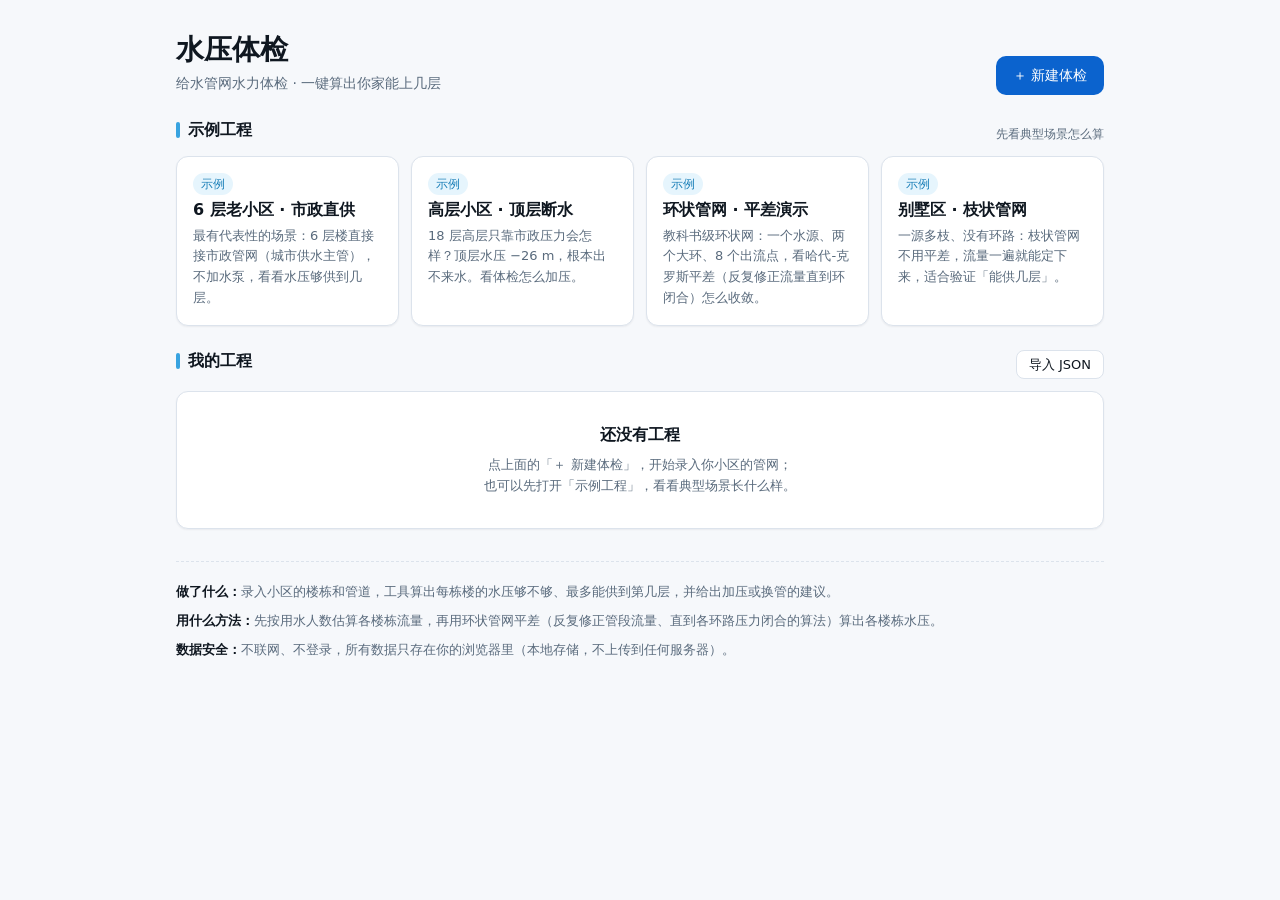
==== index.html @ 8a3090ea "水压体检 v0.5：骨架/数据编辑/校验/求解内核/管网图/体检报告" ====
<!doctype html>
<html lang="zh-CN">
<head>
<meta charset="utf-8">
<meta name="viewport" content="width=device-width, initial-scale=1, viewport-fit=cover">
<meta name="description" content="水压体检：给水管网水力体检工具。零安装、不联网，数据只存在你的浏览器。">
<meta name="theme-color" content="#0B63CE">
<title>水压体检 · 给水管网水力体检</title>
<link rel="icon" href="data:image/svg+xml,%3Csvg%20xmlns='http://www.w3.org/2000/svg'%20viewBox='0%200%20100%20100'%3E%3Ctext%20y='.9em'%20font-size='90'%3E%F0%9F%92%A7%3C/text%3E%3C/svg%3E">
<link rel="stylesheet" href="styles.css">
</head>
<body>
<div id="app"></div>

<!--
  零构建静态站点：普通 script 按依赖顺序加载，不用 type=module，
  保证双击打开（file:// 协议）时 Chrome/Edge 无 CORS 报错。
  全局命名空间：window.WC（唯一暴露的全局变量）。
  加载顺序（不可调整）：solver.js → samples.js → store.js → ui/network-map.js → app.js
-->
<script src="solver.js"></script>
<script src="samples.js"></script>
<script src="store.js"></script>
<script src="ui/network-map.js"></script>
<script src="app.js"></script>
</body>
</html>
---- styles.css ----
/* ============================================================
   水压体检 · styles.css（零构建，无预处理器）
   ------------------------------------------------------------
   设计系统：所有颜色/字号/圆角/阴影/间距都来自顶部 CSS 变量。
   间距一律用 4 的倍数；数字统一 tabular-nums。
   ============================================================ */

:root {
  /* —— 色彩 —— */
  --bg: #F6F8FB;
  --surface: #FFFFFF;
  --line: #DCE3EC;
  --ink: #0F1720;
  --muted: #5A6B7D;
  --brand: #0B63CE;
  --ok: #0E9F6E;
  --warn: #D97706;
  --danger: #DC2626;
  --water: #38A3E0;
  /* 派生浅底（从上述主色派生，仅用于悬停/标签底色） */
  --brand-weak: #EAF2FC;
  --water-weak: #E6F5FD;
  --danger-weak: #FDECEC;
  --ok-weak: #E7F6EF;

  /* —— 字号（只允许这六档） —— */
  --fs-12: 12px;
  --fs-13: 13px;
  --fs-14: 14px;
  --fs-16: 16px;
  --fs-20: 20px;
  --fs-28: 28px;

  /* —— 圆角 / 阴影 —— */
  --radius: 12px;
  --radius-s: 10px;
  --radius-xs: 8px;
  --shadow: 0 1px 2px rgba(16, 24, 40, .06);
  --shadow-lift: 0 4px 12px rgba(16, 24, 40, .10);

  /* —— 间距（4 的倍数） —— */
  --sp-1: 4px;
  --sp-2: 8px;
  --sp-3: 12px;
  --sp-4: 16px;
  --sp-5: 20px;
  --sp-6: 24px;
  --sp-7: 28px;
  --sp-8: 32px;

  /* —— 字体 —— */
  --font-ui: system-ui, -apple-system, "PingFang SC", "Hiragino Sans GB", "Microsoft YaHei", sans-serif;
}

/* ============ 基础 ============ */
*,
*::before,
*::after { box-sizing: border-box; }

html { -webkit-text-size-adjust: 100%; }

body {
  margin: 0;
  min-height: 100vh;
  background: var(--bg);
  color: var(--ink);
  font-family: var(--font-ui);
  font-size: var(--fs-14);
  line-height: 1.6;
  font-variant-numeric: tabular-nums;
  overflow-wrap: break-word;
}

h1, h2, h3, p { margin: 0; }
h1 { font-size: var(--fs-28); line-height: 1.3; font-weight: 700; }
h2 { font-size: var(--fs-20); line-height: 1.4; font-weight: 600; }
h3 { font-size: var(--fs-16); line-height: 1.4; font-weight: 600; }

a { color: var(--brand); text-decoration: none; }
a:hover { text-decoration: underline; }

button { font-family: inherit; font-size: inherit; }

:focus-visible { outline: 2px solid var(--brand); outline-offset: 2px; border-radius: var(--radius-xs); }

/* 通用小工具类 */
.u-muted { color: var(--muted); }
.u-small { font-size: var(--fs-12); }
.u-center { text-align: center; }

/* ============ 布局骨架 ============ */
.app-shell { min-height: 100vh; display: flex; flex-direction: column; }

.container {
  width: 100%;
  max-width: 960px;
  margin: 0 auto;
  padding: 0 var(--sp-4);
}

.page {
  flex: 1;
  width: 100%;
  max-width: 960px;
  margin: 0 auto;
  padding: var(--sp-5) var(--sp-4) var(--sp-8);
}

/* ============ 顶栏（工程页通用） ============ */
.topbar {
  position: sticky;
  top: 0;
  z-index: 20;
  display: flex;
  align-items: center;
  gap: var(--sp-2);
  height: 56px;
  padding: 0 var(--sp-4);
  background: var(--surface);
  border-bottom: 1px solid var(--line);
}

.topbar-back {
  flex: none;
  color: var(--muted);
  font-size: var(--fs-13);
  white-space: nowrap;
  padding: var(--sp-1) var(--sp-2);
  border-radius: var(--radius-xs);
}
.topbar-back:hover { color: var(--brand); background: var(--brand-weak); text-decoration: none; }

.topbar-title {
  flex: 1 1 auto;
  min-width: 0;
  display: flex;
  align-items: center;
  justify-content: center;
  gap: var(--sp-1);
  background: none;
  border: none;
  cursor: pointer;
  color: var(--ink);
  font-size: var(--fs-16);
  font-weight: 600;
  padding: var(--sp-1) var(--sp-2);
  border-radius: var(--radius-xs);
  white-space: nowrap;
  overflow: hidden;
  text-overflow: ellipsis;
}
.topbar-title:hover { background: var(--brand-weak); }
.topbar-title.is-static { cursor: default; font-weight: 400; color: var(--muted); }
.topbar-title.is-static:hover { background: none; }
.topbar-title-hint { font-size: var(--fs-12); color: var(--muted); font-weight: 400; flex: none; }

.topbar-side { flex: none; min-width: 0; display: flex; align-items: center; }

/* ============ 开关（专业模式占位） ============ */
.switch {
  display: inline-flex;
  align-items: center;
  gap: var(--sp-2);
  cursor: pointer;
  user-select: none;
}
.switch input { position: absolute; opacity: 0; pointer-events: none; }
.switch-track {
  flex: none;
  position: relative;
  width: 36px;
  height: 20px;
  border-radius: 999px;
  background: var(--line);
  transition: background .15s ease;
}
.switch-knob {
  position: absolute;
  top: 2px;
  left: 2px;
  width: 16px;
  height: 16px;
  border-radius: 50%;
  background: #fff;
  box-shadow: 0 1px 2px rgba(16, 24, 40, .25);
  transition: left .15s ease;
}
.switch input:checked + .switch-track { background: var(--brand); }
.switch input:checked + .switch-track .switch-knob { left: 18px; }
.switch input:focus-visible + .switch-track { outline: 2px solid var(--brand); outline-offset: 2px; }
.switch-label { font-size: var(--fs-13); color: var(--muted); white-space: nowrap; }

/* ============ 按钮 ============ */
.btn {
  display: inline-flex;
  align-items: center;
  justify-content: center;
  gap: var(--sp-1);
  border: 1px solid transparent;
  border-radius: var(--radius-s);
  padding: var(--sp-2) var(--sp-4);
  font-size: var(--fs-14);
  line-height: 1.5;
  cursor: pointer;
  white-space: nowrap;
  background: var(--surface);
  color: var(--ink);
  transition: background .12s ease, border-color .12s ease, color .12s ease;
}
.btn:active { transform: translateY(1px); }

.btn-primary { background: var(--brand); color: #fff; }
.btn-primary:hover { background: #0957B8; }

.btn-ghost { border-color: var(--line); background: var(--surface); color: var(--ink); }
.btn-ghost:hover { border-color: var(--brand); color: var(--brand); }

.btn-sm { padding: var(--sp-1) var(--sp-3); font-size: var(--fs-13); border-radius: var(--radius-xs); }

/* 列表内的小操作按钮（打开/重命名/…） */
.act {
  border: none;
  background: none;
  padding: var(--sp-1) var(--sp-2);
  border-radius: var(--radius-xs);
  font-size: var(--fs-13);
  color: var(--muted);
  cursor: pointer;
  white-space: nowrap;
}
.act:hover { background: var(--brand-weak); color: var(--brand); }
.act-danger:hover { background: var(--danger-weak); color: var(--danger); }

/* ============ 卡片 ============ */
.card {
  background: var(--surface);
  border: 1px solid var(--line);
  border-radius: var(--radius);
  box-shadow: var(--shadow);
  padding: var(--sp-4);
}

/* ============ 首页 ============ */
.home {
  flex: 1;
  width: 100%;
  max-width: 960px;
  margin: 0 auto;
  padding: 0 var(--sp-4) var(--sp-8);
}

.hero {
  display: flex;
  align-items: flex-end;
  justify-content: space-between;
  gap: var(--sp-4);
  margin: var(--sp-8) 0 var(--sp-6);
}
.hero-text h1 { color: var(--ink); }
.hero-sub { margin-top: var(--sp-1); color: var(--muted); font-size: var(--fs-14); }

.section { margin-bottom: var(--sp-6); }

.section-head {
  display: flex;
  align-items: baseline;
  justify-content: space-between;
  gap: var(--sp-3);
  margin-bottom: var(--sp-3);
  flex-wrap: wrap;
}

.section-title {
  display: flex;
  align-items: center;
  gap: var(--sp-2);
  font-size: var(--fs-16);
  font-weight: 600;
}
.section-title::before {
  content: "";
  flex: none;
  width: 4px;
  height: 16px;
  border-radius: 2px;
  background: var(--water);
}

/* —— 示例工程卡片 —— */
.sample-grid {
  display: grid;
  grid-template-columns: repeat(auto-fill, minmax(210px, 1fr));
  gap: var(--sp-3);
}
.sample-card {
  cursor: pointer;
  display: flex;
  flex-direction: column;
  gap: var(--sp-1);
  transition: border-color .12s ease, box-shadow .12s ease;
}
.sample-card:hover { border-color: var(--brand); box-shadow: var(--shadow-lift); }
.sample-card:active { transform: translateY(1px); }
.sample-card h3 { color: var(--ink); }
.sample-card p { color: var(--muted); font-size: var(--fs-13); }

/* —— 标签 —— */
.tag {
  display: inline-flex;
  align-items: center;
  align-self: flex-start;
  padding: 2px var(--sp-2);
  border-radius: 999px;
  font-size: var(--fs-12);
  line-height: 1.5;
  background: var(--brand-weak);
  color: var(--brand);
  white-space: nowrap;
}
.tag-water { background: var(--water-weak); color: #1B7FB8; }

/* —— 我的工程列表 —— */
.project-list { display: flex; flex-direction: column; gap: var(--sp-3); }

.project-item {
  display: flex;
  align-items: center;
  justify-content: space-between;
  gap: var(--sp-3);
  flex-wrap: wrap;
}
.project-info { min-width: 0; flex: 1 1 240px; }
.project-name {
  font-size: var(--fs-16);
  font-weight: 600;
  overflow: hidden;
  text-overflow: ellipsis;
  white-space: nowrap;
}
.project-meta { color: var(--muted); font-size: var(--fs-12); margin-top: var(--sp-1); }
.project-actions { display: flex; align-items: center; gap: var(--sp-1); flex-wrap: wrap; flex: none; }

/* 新建后高亮提示 */
@keyframes flash-in {
  0% { box-shadow: 0 0 0 3px rgba(11, 99, 206, .35); border-color: var(--brand); }
  100% { box-shadow: var(--shadow); border-color: var(--line); }
}
.flash { animation: flash-in 1.2s ease; }

/* —— 空状态 —— */
.empty { text-align: center; padding: var(--sp-8) var(--sp-4); }
.empty h3 { margin-bottom: var(--sp-2); }
.empty p { color: var(--muted); font-size: var(--fs-13); }

/* —— 底部三句话 —— */
.footnotes {
  margin-top: var(--sp-8);
  padding-top: var(--sp-5);
  border-top: 1px dashed var(--line);
  display: grid;
  gap: var(--sp-2);
  color: var(--muted);
  font-size: var(--fs-13);
}
.footnotes strong { color: var(--ink); font-weight: 600; }

/* ============ 占位页（工程页/示例页通用） ============ */
.placeholder-hero { text-align: center; padding: var(--sp-7) var(--sp-4); }
.placeholder-hero .tag { margin-bottom: var(--sp-3); align-self: center; }
.placeholder-hero h2 { margin-bottom: var(--sp-2); }
.placeholder-hero p { color: var(--muted); }
.placeholder-hero .project-meta { margin-top: var(--sp-2); }

.map-placeholder { margin-top: var(--sp-3); }
.map-placeholder h3 { margin-bottom: var(--sp-1); }
.map-placeholder p { color: var(--muted); font-size: var(--fs-13); }
.map-placeholder canvas { display: none; } /* 后续轮次启用 */

.notfound-actions { margin-top: var(--sp-4); display: flex; justify-content: center; }

/* ============ 自检页（tests.html） ============ */
.test-row { display: flex; align-items: center; justify-content: space-between; gap: var(--sp-3); }
.test-row.pass { border-left: 3px solid var(--ok); }
.test-row.fail { border-left: 3px solid var(--danger); }
.test-note { color: var(--muted); font-size: var(--fs-12); text-align: right; }

/* ============ 响应式（≤768px 单列） ============ */
@media (max-width: 768px) {
  .hero {
    flex-direction: column;
    align-items: stretch;
    margin: var(--sp-6) 0 var(--sp-5);
  }
  .hero .btn { width: 100%; }

  .sample-grid { grid-template-columns: 1fr; }

  .project-item { align-items: flex-start; }
  .project-info { flex: 1 1 100%; }
  .project-actions { width: 100%; justify-content: flex-start; }

  .topbar { padding: 0 var(--sp-3); gap: var(--sp-1); }
  .topbar-title { font-size: var(--fs-14); }
  .topbar-title-hint { display: none; }
  .switch-label { font-size: var(--fs-12); }

  .page { padding: var(--sp-4) var(--sp-3) var(--sp-7); }
  .home { padding: 0 var(--sp-3) var(--sp-8); }
}

/* ============ 编辑页（#/edit/:id） ============ */
.overview-actions { margin-top: var(--sp-3); display: flex; gap: var(--sp-3); }

.edit-tabs {
  display: flex;
  gap: var(--sp-2);
  margin: var(--sp-4) 0 var(--sp-3);
  overflow-x: auto;
  padding-bottom: 2px;
}
.edit-tab {
  flex: none;
  border: 1px solid var(--line);
  background: var(--surface);
  color: var(--muted);
  font-size: var(--fs-14);
  padding: var(--sp-2) var(--sp-4);
  border-radius: 999px;
  cursor: pointer;
  transition: color .12s ease, border-color .12s ease, background .12s ease;
}
.edit-tab:hover { color: var(--brand); border-color: var(--brand); }
.edit-tab.is-active { background: var(--brand); border-color: var(--brand); color: #fff; }

.edit-head {
  display: flex;
  align-items: baseline;
  justify-content: space-between;
  gap: var(--sp-3);
  flex-wrap: wrap;
}
.edit-sub { margin: var(--sp-1) 0 var(--sp-4); }

.save-status { font-size: var(--fs-12); color: var(--ok); white-space: nowrap; }

.form-grid {
  display: grid;
  grid-template-columns: repeat(3, 1fr);
  gap: var(--sp-3);
}
.field-label {
  display: block;
  font-size: var(--fs-13);
  font-weight: 600;
  margin-bottom: var(--sp-1);
}
.field-unit { display: block; font-size: var(--fs-12); color: var(--muted); font-weight: 400; }
.field input {
  width: 100%;
  border: 1px solid var(--line);
  border-radius: var(--radius-xs);
  padding: var(--sp-2) var(--sp-3);
  font: inherit;
  color: var(--ink);
  background: var(--surface);
}
.field input:hover { border-color: var(--brand); }
.field input:focus { border-color: var(--brand); outline: none; box-shadow: 0 0 0 3px var(--brand-weak); }
.field input.is-invalid { border-color: var(--danger); }
.field input.is-invalid:focus { box-shadow: 0 0 0 3px var(--danger-weak); }
.field-err { color: var(--danger); font-size: var(--fs-12); margin-top: var(--sp-1); min-height: 18px; }

.water-results {
  margin-top: var(--sp-4);
  display: grid;
  grid-template-columns: repeat(3, 1fr);
  gap: var(--sp-3);
}
.result-item {
  background: var(--bg);
  border: 1px solid var(--line);
  border-radius: var(--radius-s);
  padding: var(--sp-3);
}
.result-num { font-size: var(--fs-20); font-weight: 700; color: var(--brand); }
.result-unit { font-size: var(--fs-12); color: var(--muted); margin-left: var(--sp-1); }
.result-desc { font-size: var(--fs-12); color: var(--muted); margin-top: var(--sp-1); }

.water-actions {
  margin-top: var(--sp-4);
  display: flex;
  align-items: center;
  gap: var(--sp-3);
  flex-wrap: wrap;
}
.dist-note { font-size: var(--fs-13); }
.dist-note.is-warn { color: var(--warn); }
.dist-note.is-ok { color: var(--ok); }
.dist-note.is-err { color: var(--danger); }

/* 编辑页响应式（≤768px）：必须放在编辑页样式之后才能生效覆盖 */
@media (max-width: 768px) {
  .form-grid, .water-results { grid-template-columns: 1fr; }
  .edit-tabs { gap: var(--sp-1); }
  .edit-tab { padding: var(--sp-2) var(--sp-3); font-size: var(--fs-13); }
}

/* ============ 节点表 / 表格通用 ============ */
.grid-tools { display: flex; gap: var(--sp-2); flex-wrap: wrap; margin: var(--sp-3) 0 var(--sp-2); }
.grid-tools-bottom { margin: var(--sp-2) 0 0; }
.grid-empty {
  margin: var(--sp-3) 0 var(--sp-2);
  padding: var(--sp-6) var(--sp-4);
  border: 1px dashed var(--line);
  border-radius: var(--radius-s);
  text-align: center;
  color: var(--muted);
  font-size: var(--fs-13);
}
.grid-wrap {
  overflow: auto;                /* 窄屏横向滚动 */
  max-height: 62vh;
  border: 1px solid var(--line);
  border-radius: var(--radius-s);
  background: var(--surface);
}
.grid-table { border-collapse: separate; border-spacing: 0; width: 100%; min-width: max-content; font-size: var(--fs-13); }
.grid-table th {
  position: sticky;              /* 表头吸顶 */
  top: 0;
  z-index: 2;
  background: var(--bg);
  color: var(--muted);
  font-weight: 600;
  font-size: var(--fs-12);
  text-align: left;
  padding: var(--sp-2);
  border-bottom: 1px solid var(--line);
  white-space: nowrap;
}
.grid-table td { padding: 2px var(--sp-2); border-bottom: 1px solid var(--line); white-space: nowrap; }
.grid-table tr:last-child td { border-bottom: none; }
.grid-table th.num, .grid-table td.num { text-align: right; }
.grid-table input, .grid-table select {
  border: 1px solid transparent;
  background: transparent;
  border-radius: var(--radius-xs);
  padding: var(--sp-1) var(--sp-2);
  font: inherit;
  font-size: var(--fs-13);
  color: var(--ink);
  width: 100%;                   /* 收紧列宽，避免默认 ~150px 撑宽表格 */
  min-width: 72px;
}
.grid-table input[type="text"] { min-width: 56px; }
.grid-table td.num input { text-align: right; }
.grid-table input:hover { border-color: var(--line); }
.grid-table input:focus { border-color: var(--brand); outline: none; background: var(--surface); box-shadow: 0 0 0 2px var(--brand-weak); }
.grid-table input:disabled { opacity: .35; }
.grid-table select { cursor: pointer; }
.grid-table .switch { position: relative; } /* 给隐藏 checkbox 提供定位祖先，防止绝对定位逃出滚动容器 */
.grid-table .switch-track { width: 28px; height: 16px; }
.grid-table .switch-knob { width: 12px; height: 12px; }
.grid-table .switch input:checked + .switch-track .switch-knob { left: 14px; }
.row-del {
  border: none;
  background: none;
  color: var(--muted);
  cursor: pointer;
  padding: var(--sp-1) var(--sp-2);
  border-radius: var(--radius-xs);
  font-size: var(--fs-13);
}
.row-del:hover { background: var(--danger-weak); color: var(--danger); }

/* ============ 浮动提示（Toast） ============ */
.wc-toast {
  position: fixed;
  left: 50%;
  bottom: var(--sp-6);
  transform: translateX(-50%) translateY(8px);
  background: var(--ink);
  color: #fff;
  font-size: var(--fs-13);
  padding: var(--sp-2) var(--sp-4);
  border-radius: 999px;
  opacity: 0;
  pointer-events: none;
  transition: opacity .2s ease, transform .2s ease;
  z-index: 200;
  white-space: nowrap;
}
.wc-toast.is-show { opacity: 1; transform: translateX(-50%) translateY(0); }

/* ============ 弹层（CSV 粘贴等） ============ */
.modal-mask {
  position: fixed;
  inset: 0;
  background: rgba(15, 23, 32, .42);
  display: flex;
  align-items: center;
  justify-content: center;
  padding: var(--sp-4);
  z-index: 150;
}
.modal { width: 100%; max-width: 600px; max-height: 85vh; overflow: auto; }
.modal h3 { margin-bottom: var(--sp-2); }
.modal textarea {
  width: 100%;
  min-height: 150px;
  margin-top: var(--sp-3);
  border: 1px solid var(--line);
  border-radius: var(--radius-xs);
  padding: var(--sp-2) var(--sp-3);
  font: 12px/1.6 ui-monospace, Consolas, "Courier New", monospace;
  color: var(--ink);
  resize: vertical;
}
.modal textarea:focus { border-color: var(--brand); outline: none; box-shadow: 0 0 0 3px var(--brand-weak); }
.modal-result { margin-top: var(--sp-3); font-size: var(--fs-13); display: grid; gap: var(--sp-1); }
.modal-result .ok { color: var(--ok); }
.modal-result .bad { color: var(--danger); }
.modal-actions { margin-top: var(--sp-4); display: flex; justify-content: flex-end; gap: var(--sp-2); }

/* ============ 管段小结 / 表内行内错误 / 校核参数块 ============ */
.pipe-summary { margin: var(--sp-2) 0 0; }
.grid-table .cell-err { display: none; color: var(--danger); font-size: var(--fs-12); padding-top: 2px; }
.grid-table select.is-invalid { border-color: var(--danger); background: var(--danger-weak); }
.edit-block { margin-top: var(--sp-5); font-size: var(--fs-16); font-weight: 600; }

/* ============ 校验状态条 + 问题列表 ============ */
.v-bar { margin: 0 0 var(--sp-3); }
.v-status {
  display: flex;
  align-items: center;
  gap: var(--sp-2);
  width: 100%;
  text-align: left;
  border-radius: var(--radius-s);
  padding: var(--sp-2) var(--sp-3);
  font: inherit;
  font-size: var(--fs-14);
  cursor: pointer;
  border: 1px solid transparent;
  background: var(--surface);
  transition: background .12s ease;
}
.v-status .v-dot { flex: none; width: 8px; height: 8px; border-radius: 50%; background: currentColor; }
.v-status .v-caret { margin-left: auto; flex: none; font-size: var(--fs-12); white-space: nowrap; }
.v-status.is-ok { color: var(--ok); background: var(--ok-weak); border-color: #BCE5D2; cursor: default; }
.v-status.is-bad { color: var(--danger); background: var(--danger-weak); border-color: #F3C1C1; }
.v-status.is-bad:hover { background: #FBE0E0; }

.v-list {
  margin-top: var(--sp-2);
  border: 1px solid var(--line);
  border-radius: var(--radius-s);
  background: var(--surface);
  padding: var(--sp-2);
  display: grid;
  gap: var(--sp-1);
  max-height: 280px;    /* 可收起/限高，不占满屏幕 */
  overflow: auto;
}
.v-item { display: flex; align-items: flex-start; gap: var(--sp-2); font-size: var(--fs-13); min-width: 0; }
.v-rule { flex: none; color: var(--danger); font-weight: 600; }
.v-text { flex: 1 1 auto; min-width: 0; overflow-wrap: break-word; }
.v-locate {
  flex: none;
  border: none;
  background: none;
  color: var(--brand);
  font-size: var(--fs-13);
  cursor: pointer;
  padding: var(--sp-1) var(--sp-2);
  border-radius: var(--radius-xs);
}
.v-locate:hover { background: var(--brand-weak); }

/* 定位后行闪烁高亮（1.5 秒） */
@keyframes row-flash-anim {
  0%, 100% { background: transparent; }
  25%, 75% { background: #FDEBD3; }
}
.grid-table tr.row-flash { animation: row-flash-anim 1.5s ease; }
.grid-table tr.row-flash td { border-bottom-color: var(--warn); }

/* ============ 工具条状态（未计算/已计算）+ 存储横幅 + 内联改名 ============ */
.save-status.is-todo { color: var(--warn); font-weight: 600; }
.save-status.is-todo::before { content: '●'; font-size: 9px; margin-right: 4px; vertical-align: 1px; }
.save-status.is-done { color: var(--ok); font-weight: 600; }
.save-status.is-done::before { content: '✓'; margin-right: 4px; font-size: 12px; }

.storage-banner {
  position: fixed;
  top: 0; left: 0; right: 0;
  display: flex;
  align-items: center;
  justify-content: center;
  gap: var(--sp-2);
  background: #FFF7E6;
  color: #92400E;
  border-bottom: 1px solid #F0D9A8;
  padding: var(--sp-2) var(--sp-4);
  font-size: var(--fs-13);
  z-index: 300;
}
.storage-banner button {
  border: none;
  background: none;
  cursor: pointer;
  font-size: var(--fs-14);
  color: inherit;
  padding: var(--sp-1) var(--sp-2);
  border-radius: var(--radius-xs);
}
.storage-banner button:hover { background: rgba(146, 64, 14, .12); }

.inline-rename {
  font: inherit;
  font-size: var(--fs-14);
  font-weight: 600;
  padding: 2px var(--sp-2);
  border: 1px solid var(--brand);
  border-radius: var(--radius-xs);
  background: var(--surface);
  min-width: 120px;
  max-width: 100%;
  color: var(--ink);
}
.inline-rename:focus { outline: none; box-shadow: 0 0 0 3px var(--brand-weak); }
.topbar-title .inline-rename { font-size: var(--fs-16); }

/* ============ 工程页 · 开始体检 / 管网图 ============ */
.calc-panel { padding: var(--sp-4); display: grid; gap: var(--sp-3); grid-template-columns: minmax(0, 1fr); }
.calc-panel > * { min-width: 0; }
.calc-actions { display: flex; align-items: center; gap: var(--sp-3); flex-wrap: wrap; }
.btn.is-disabled, .btn:disabled { opacity: .45; pointer-events: none; }

.calc-issues {
  border: 1px solid #F3C1C1;
  background: var(--danger-weak);
  border-radius: var(--radius-s);
  padding: var(--sp-3);
}
.calc-issues h3 { color: var(--danger); font-size: var(--fs-14); margin: 0 0 var(--sp-2); }
.calc-issue-line { margin: 2px 0; font-size: var(--fs-13); color: var(--ink); }
.calc-issue-line b { color: var(--danger); margin-right: 4px; }

.calc-error {
  border: 1px solid #F3C1C1;
  background: var(--danger-weak);
  color: var(--danger);
  border-radius: var(--radius-s);
  padding: var(--sp-3);
  font-size: var(--fs-13);
}

.calc-metrics { display: grid; grid-template-columns: repeat(auto-fit, minmax(150px, 1fr)); gap: var(--sp-3); }
.metric-card { border: 1px solid var(--line); border-radius: var(--radius-s); padding: var(--sp-2) var(--sp-3); background: var(--surface); }
.metric-label { font-size: var(--fs-12); color: var(--muted); }
.metric-value { font-size: var(--fs-20); font-weight: 600; margin-top: 2px; font-variant-numeric: tabular-nums; }

.map-layout { display: grid; grid-template-columns: minmax(0, 2fr) minmax(220px, 1fr); gap: var(--sp-3); align-items: start; }
.map-detail { border: 1px solid var(--line); border-radius: var(--radius-s); padding: var(--sp-3); font-size: var(--fs-13); display: grid; gap: 6px; }
.map-detail h4 { margin: 0 0 4px; font-size: var(--fs-14); }
.map-detail .k { color: var(--muted); }

.nw-container { position: relative; border: 1px solid var(--line); border-radius: var(--radius); background: #FBFDFF; overflow: hidden; }
.nw-svg { display: block; width: 100%; height: auto; }
.nw-btns { position: absolute; top: 8px; right: 8px; display: flex; gap: 6px; z-index: 5; }
.nw-btns button {
  border: 1px solid var(--line);
  background: var(--surface);
  border-radius: var(--radius-xs);
  padding: 4px 10px;
  font-size: var(--fs-12);
  cursor: pointer;
  box-shadow: 0 1px 2px rgba(16,24,40,.06);
}
.nw-btns button:hover { border-color: var(--brand); color: var(--brand); }
.nw-node { cursor: pointer; }
.nw-tooltip {
  position: absolute;
  display: none;
  pointer-events: none;
  background: var(--ink);
  color: #fff;
  font-size: var(--fs-12);
  border-radius: var(--radius-xs);
  padding: 6px 8px;
  max-width: 280px;
  z-index: 9;
  white-space: nowrap;
}
.nw-empty { padding: 60px 0; text-align: center; color: var(--muted); }

/* ==================== 体检报告 ==================== */

/* 顶部预览横幅（试算中） */
.preview-banner {
  display: flex; align-items: center; justify-content: space-between; gap: var(--sp-3);
  margin-bottom: var(--sp-3);
  padding: 10px 14px;
  border: 1px solid #F1D9A6;
  background: #FEF7E6;
  border-radius: var(--radius-s);
  font-size: var(--fs-13);
  color: var(--warn);
  font-weight: 600;
}
.preview-banner .btn { flex: none; }

/* 结论卡 */
.verdict-card {
  border: 1px solid var(--line);
  border-left: 5px solid var(--line);
  border-radius: var(--radius-s);
  padding: var(--sp-4);
  margin-bottom: var(--sp-3);
  background: var(--surface);
}
.verdict-ok { border-left-color: var(--ok); background: linear-gradient(0deg, rgba(14,159,110,.04), rgba(14,159,110,.04)), var(--surface); }
.verdict-bad { border-left-color: var(--danger); background: linear-gradient(0deg, rgba(220,38,38,.04), rgba(220,38,38,.04)), var(--surface); }
.verdict-big {
  font-size: clamp(18px, 2.6vw, 24px);
  font-weight: 700;
  line-height: 1.4;
  letter-spacing: .01em;
}
.verdict-ok .verdict-big { color: var(--ok); }
.verdict-bad .verdict-big { color: var(--danger); }

/* 诊断列表 */
.verdict-diags { list-style: none; margin: var(--sp-3) 0 0; padding: 0; display: grid; gap: 6px; }
.verdict-diags li {
  display: flex; gap: 8px; align-items: baseline;
  font-size: var(--fs-13); color: var(--ink); line-height: 1.55;
}
.verdict-diags li b {
  flex: none;
  font-size: var(--fs-12);
  color: var(--warn);
  border: 1px solid #F1D9A6;
  background: #FEF7E6;
  border-radius: var(--radius-xs);
  padding: 1px 8px;
  white-space: nowrap;
}

/* 改造方案行 */
.verdict-plans { margin-top: var(--sp-3); display: grid; gap: 8px; }
.plan-row {
  display: flex; align-items: center; justify-content: space-between; gap: var(--sp-3);
  border: 1px solid var(--line);
  border-radius: var(--radius-s);
  padding: 10px 12px;
  background: #FBFDFF;
  flex-wrap: wrap;
}
.plan-main { display: flex; align-items: baseline; gap: 10px; flex-wrap: wrap; min-width: 0; }
.plan-tag {
  flex: none; font-size: var(--fs-12); font-weight: 700; color: var(--brand);
  background: var(--brand-weak, #E8F1FB);
  border-radius: var(--radius-xs);
  padding: 2px 8px;
}
.plan-desc { font-size: var(--fs-13); color: var(--ink); }
.plan-side { display: flex; align-items: center; gap: 10px; flex-wrap: wrap; flex: none; }
.plan-meta { font-size: var(--fs-12); color: var(--muted); white-space: nowrap; }

/* 状态小标签（三色与管网图一致） */
.pill {
  display: inline-block; font-size: var(--fs-12); font-weight: 600;
  border-radius: 999px; padding: 2px 10px; white-space: nowrap;
}
.pill-ok { color: #0E9F6E; background: #E7F6EF; border: 1px solid #BCE5D2; }
.pill-warn { color: #B45309; background: #FEF3E2; border: 1px solid #F1D9A6; }
.pill-bad { color: #DC2626; background: #FDECEC; border: 1px solid #F3C1C1; }

/* 卡底免责小字 */
.verdict-note { margin: var(--sp-3) 0 0; font-size: var(--fs-12); color: var(--muted); }

/* 楼栋表 / 节点水压表 */
.report-table-wrap h4 { margin: 0 0 var(--sp-2); font-size: var(--fs-14); }
.report-table-wrap { overflow-x: auto; -webkit-overflow-scrolling: touch; }
.report-table { width: 100%; border-collapse: collapse; font-size: var(--fs-13); min-width: 420px; }
.report-table th {
  text-align: left; font-size: var(--fs-12); color: var(--muted); font-weight: 600;
  border-bottom: 2px solid var(--line); padding: 8px 12px; white-space: nowrap;
}
.report-table td { border-bottom: 1px solid var(--line); padding: 9px 12px; white-space: nowrap; }
.report-table td.cell-served { font-weight: 600; }
.report-table tbody tr { cursor: pointer; }
.report-table tbody tr:hover { background: #F4F9FE; }
.report-table tbody tr.is-hl { background: #E8F1FB; box-shadow: inset 3px 0 0 var(--brand); }
.report-table tbody tr.is-hl td.cell-served { color: var(--brand); }

/* 管网图节点与表格行互高亮 */
.nw-node.is-hl { filter: drop-shadow(0 0 5px rgba(11,99,206,.85)); }

@media (max-width: 768px) {
  .verdict-card { padding: var(--sp-3); }
  .plan-row { align-items: flex-start; }
  .plan-side { width: 100%; justify-content: flex-start; }
  .report-table { min-width: 380px; }
}

@media (max-width: 768px) {
  .map-layout { grid-template-columns: 1fr; }
}

/* 尊重系统减弱动效设置 */
@media (prefers-reduced-motion: reduce) {
  * { animation: none !important; transition: none !important; }
}
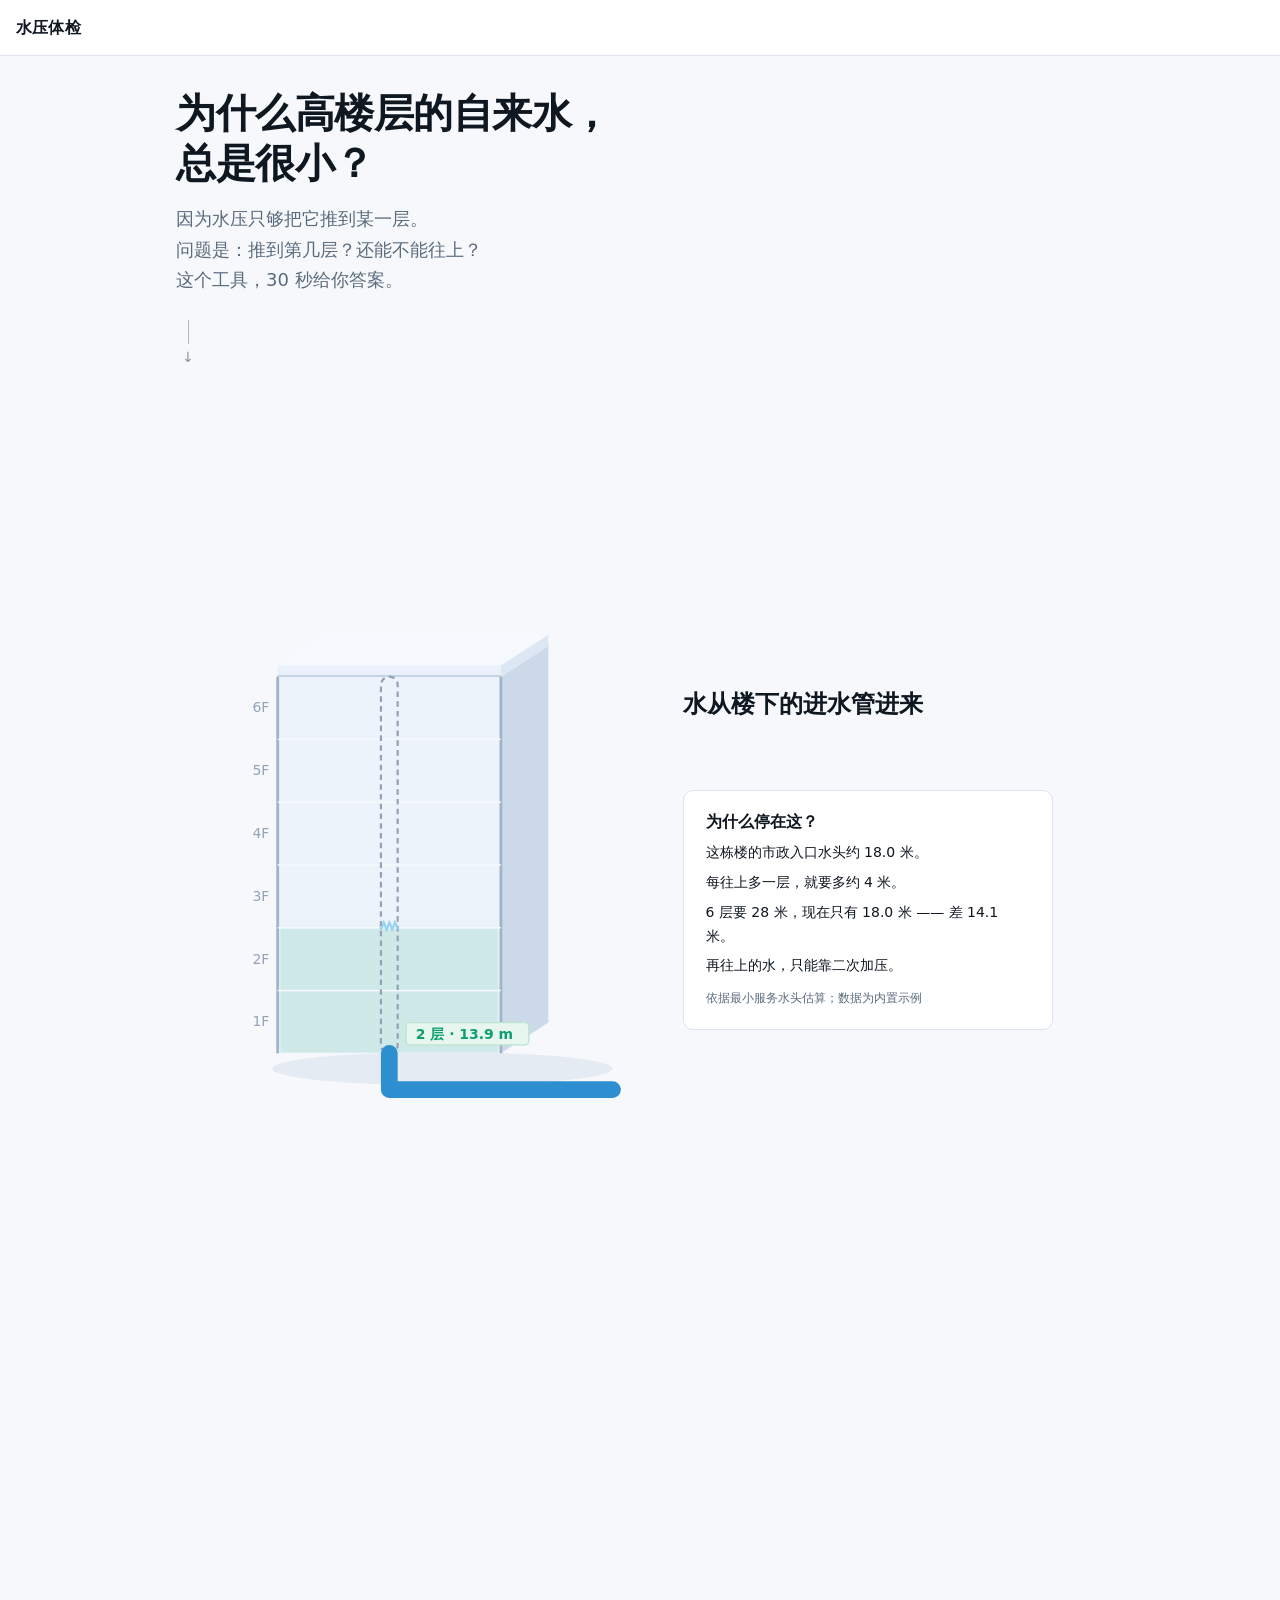
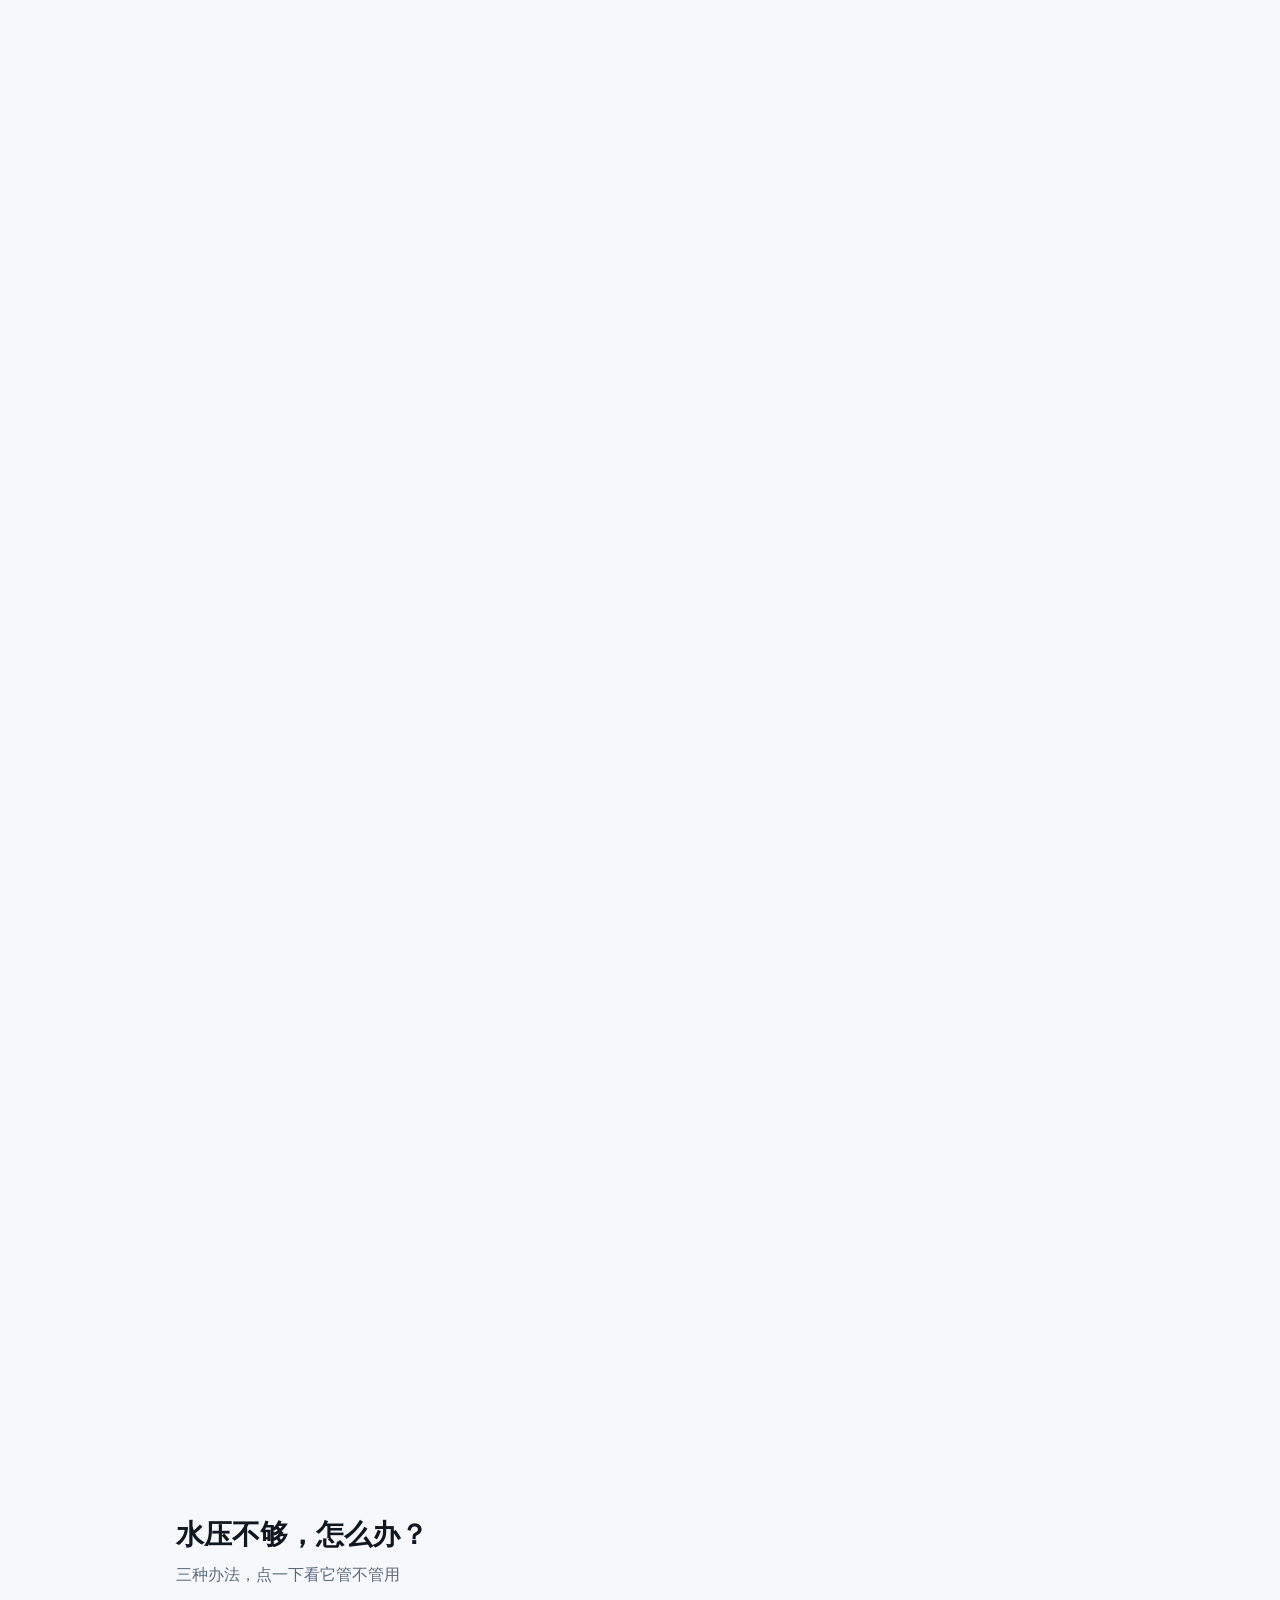
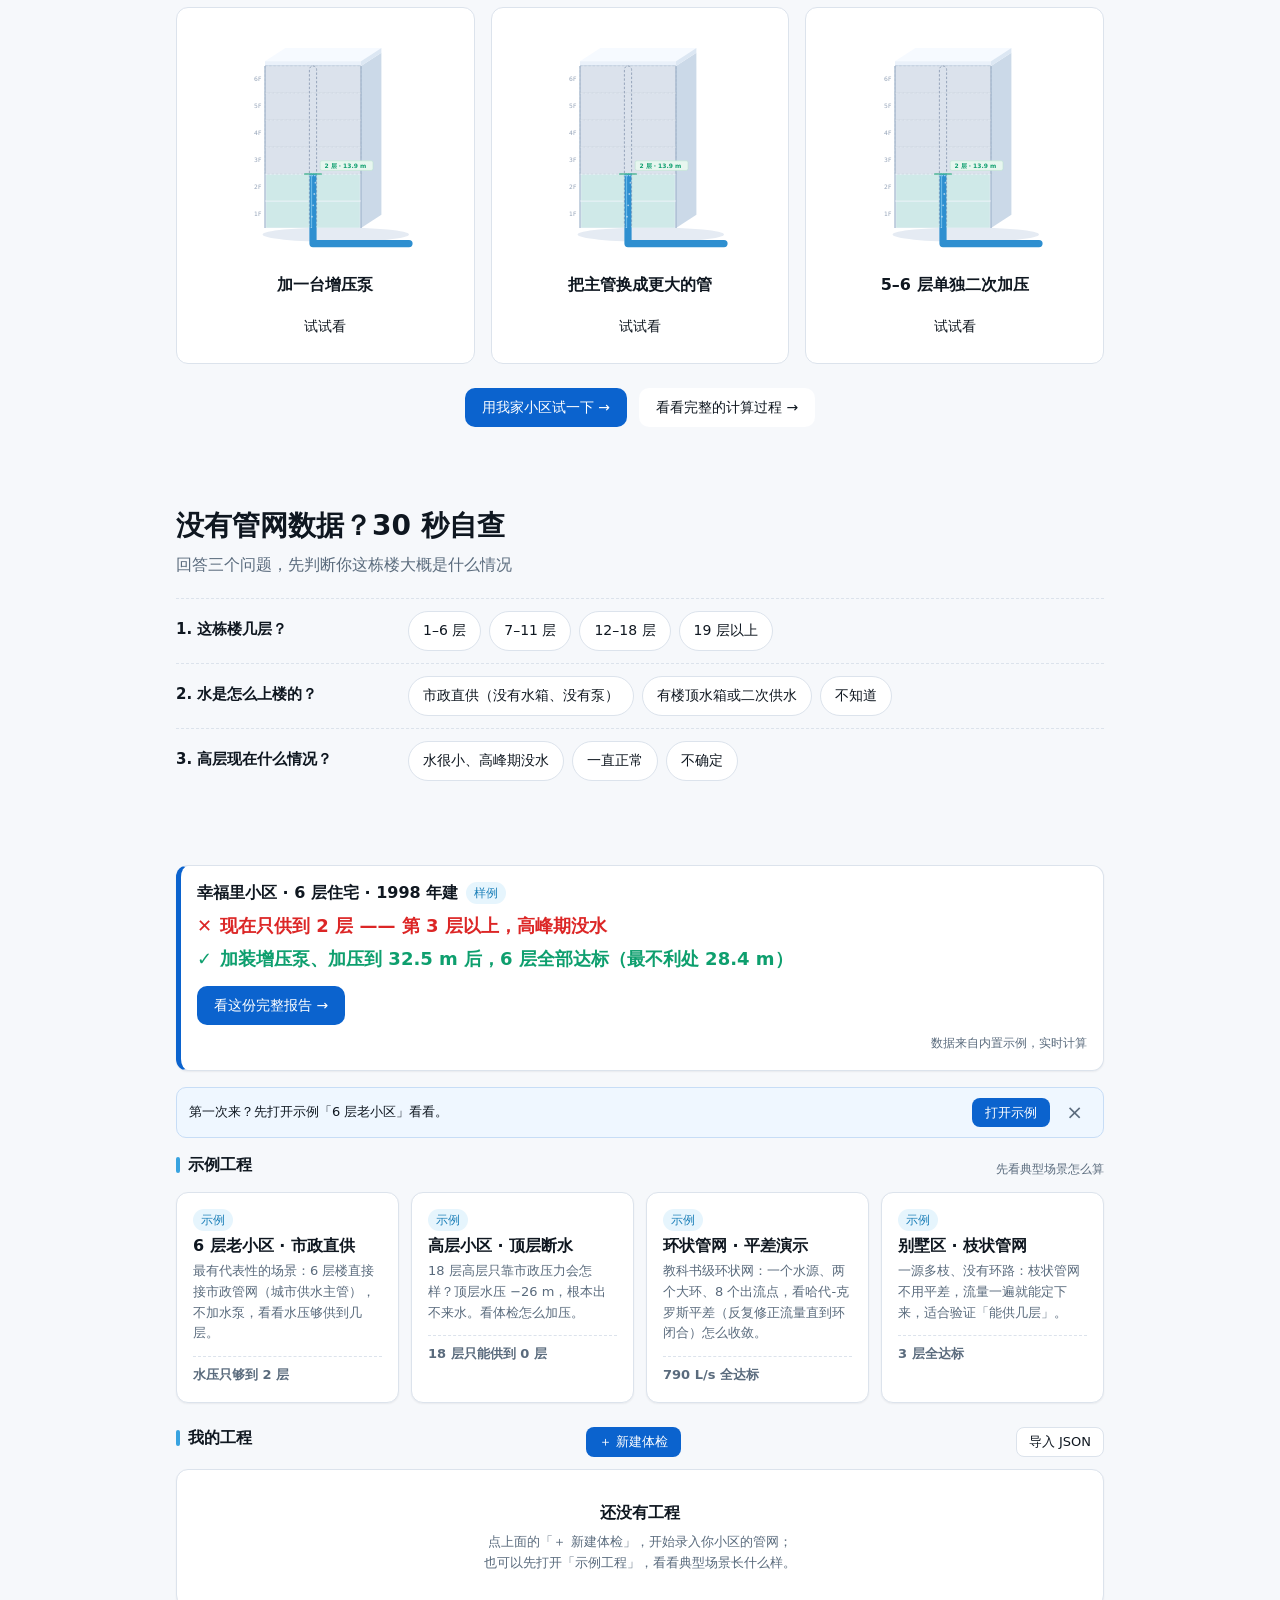
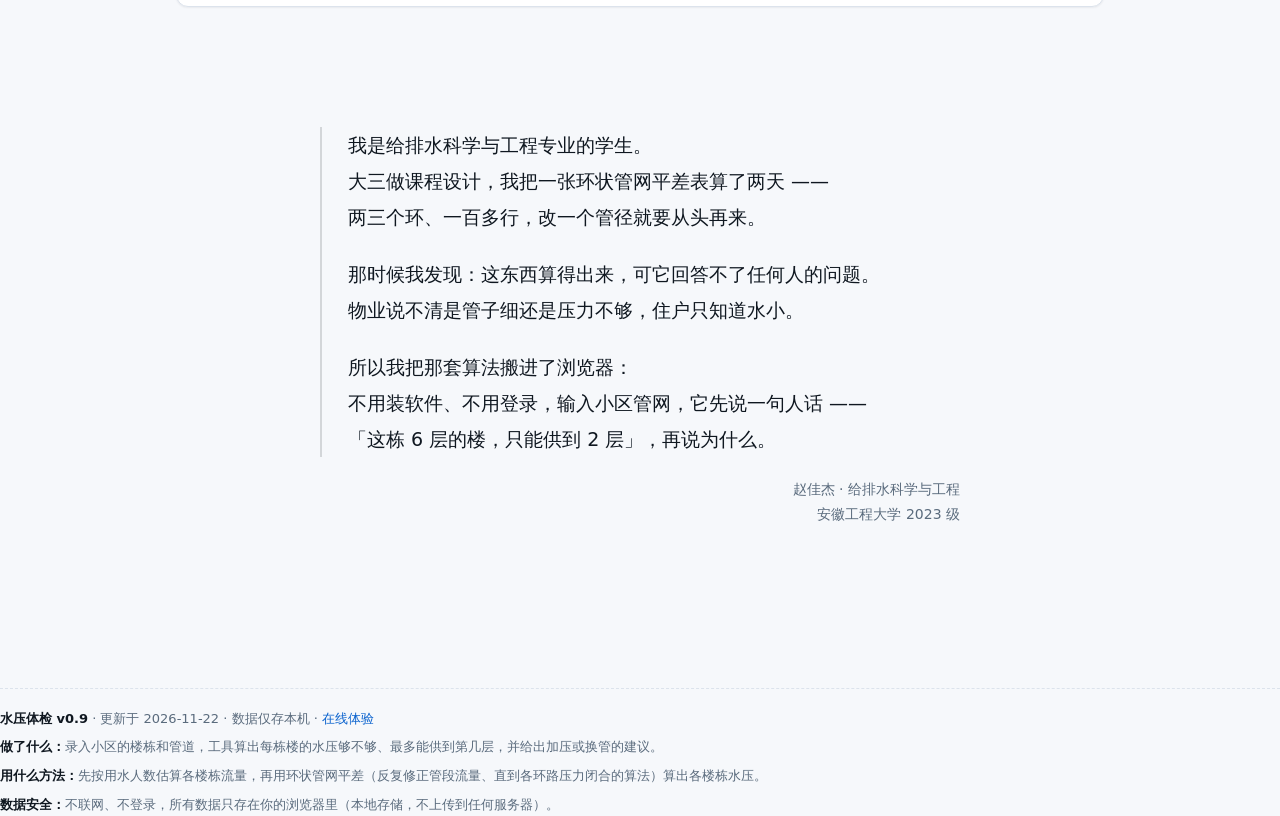
==== commit cee321ef: "R12: 生成分享图（Canvas 1200x1500，数据现算）+ 微信 OG/twitter 元信息" ====
--- a/index.html
+++ b/index.html
@@ -4,6 +4,14 @@
 <meta charset="utf-8">
 <meta name="viewport" content="width=device-width, initial-scale=1, viewport-fit=cover">
 <meta name="description" content="水压体检：给水管网水力体检工具。零安装、不联网，数据只存在你的浏览器。">
+<meta property="og:type" content="website">
+<meta property="og:title" content="水压体检 · 算清你家能供到几层">
+<meta property="og:description" content="给水管网水力体检：说清哪栋楼只能供到第几层、为什么，给出加压/换管方案的前后对比。">
+<meta property="og:url" content="https://xiaoyuanzong12138-del.github.io/watercheck1/">
+<meta property="og:image" content="https://xiaoyuanzong12138-del.github.io/watercheck1/og.png">
+<meta property="og:image:width" content="1200">
+<meta property="og:image:height" content="630">
+<meta name="twitter:card" content="summary_large_image">
 <meta name="theme-color" content="#0B63CE">
 <title>水压体检 · 给水管网水力体检</title>
 <link rel="icon" href="data:image/svg+xml,%3Csvg%20xmlns='http://www.w3.org/2000/svg'%20viewBox='0%200%20100%20100'%3E%3Ctext%20y='.9em'%20font-size='90'%3E%F0%9F%92%A7%3C/text%3E%3C/svg%3E">
--- a/styles.css
+++ b/styles.css
@@ -259,6 +259,307 @@
 .hero-text h1 { color: var(--ink); }
 .hero-sub { margin-top: var(--sp-1); color: var(--muted); font-size: var(--fs-14); }
 
+/* 首页问句开场 */
+.home-bar { justify-content: flex-start; }
+.home-brand { font-size: 16px; font-weight: 600; color: var(--ink); letter-spacing: .2px; }
+
+.hero-q {
+  display: flex;
+  flex-direction: column;
+  align-items: flex-start;
+  gap: 0;
+  margin: var(--sp-8) 0 var(--sp-7);
+  padding-bottom: var(--sp-4);
+}
+.hero-q-title {
+  font-size: 40px;
+  line-height: 1.25;
+  font-weight: 700;
+  letter-spacing: -.5px;
+  margin: 0;
+  color: var(--ink);
+  animation: heroUp .6s cubic-bezier(.22,.8,.3,1) both;
+}
+.hero-q-sub {
+  margin: var(--sp-4) 0 0;
+  max-width: 520px;
+  font-size: 18px;
+  line-height: 1.7;
+  color: var(--muted);
+  animation: heroUp .6s cubic-bezier(.22,.8,.3,1) .15s both;
+}
+@keyframes heroUp {
+  from { opacity: 0; transform: translateY(16px); }
+  to { opacity: 1; transform: translateY(0); }
+}
+.scroll-hint {
+  display: flex;
+  flex-direction: column;
+  align-items: center;
+  gap: 6px;
+  width: 24px;
+  margin: var(--sp-6) 0 0;
+  opacity: 0;
+  animation: hintIn .5s ease 2s both;
+}
+.scroll-line { width: 1px; height: 24px; background: rgba(15,23,32,.28); }
+.scroll-arrow {
+  font-size: 14px;
+  line-height: 1;
+  color: rgba(15,23,32,.45);
+  animation: hintFloat 1.6s ease-in-out infinite;
+}
+@keyframes hintIn { from { opacity: 0; } to { opacity: 1; } }
+@keyframes hintFloat {
+  0%, 100% { transform: translateY(0); }
+  50% { transform: translateY(6px); }
+}
+
+/* 页面末尾：为什么做这个 */
+.story { padding: 96px 0; }
+.story-inner { max-width: 640px; margin: 0 auto; }
+.story-body {
+  position: relative;
+  padding-left: 28px;
+  max-width: 560px;
+  font-size: 19px;
+  line-height: 1.9;
+  color: var(--ink);
+  opacity: 0;
+  transform: translateY(20px);
+  transition: opacity .7s ease, transform .7s ease;
+}
+.story-body::before {
+  content: '';
+  position: absolute;
+  left: 0; top: 0;
+  width: 2px; height: 100%;
+  background: rgba(15,23,32,.15);
+}
+.story-body p { margin: 0 0 1.1em; }
+.story-body p:last-child { margin-bottom: 0; }
+.story.is-in .story-body { opacity: 1; transform: none; }
+.story-sign {
+  margin: var(--sp-5) 0 0;
+  text-align: right;
+  font-size: 14px;
+  line-height: 1.8;
+  color: var(--muted);
+  opacity: 0;
+  transition: opacity .7s ease .12s;
+}
+.story.is-in .story-sign { opacity: 1; }
+
+/* 首页：滚动驱动舞台 */
+.scrolly { position: relative; height: 300vh; }
+.scrolly.is-off { height: 0; }
+.scrolly-stage {
+  position: sticky;
+  top: 0;
+  height: 100vh;
+  height: 100dvh;
+  display: grid;
+  grid-template-columns: 52% 48%;
+  align-items: center;
+}
+.scrolly-canvas {
+  position: relative;
+  height: 100%;
+  display: flex;
+  align-items: center;
+  justify-content: center;
+}
+.scrolly-canvas .floor-card { border: 0; background: none; padding: 0; }
+.scrolly-canvas .floor-svg {
+  width: auto;
+  height: 62vh;
+  max-height: 560px;
+  transform-origin: 50% 100%;
+  will-change: transform, opacity;
+}
+.scrolly-tie {
+  position: absolute;
+  height: 1px;
+  background: rgba(15,23,32,.3);
+  opacity: 0;
+  transition: opacity .35s ease;
+  pointer-events: none;
+}
+.scrolly-tie.is-on { opacity: 1; }
+.scrolly-copy {
+  height: 100%;
+  display: flex;
+  flex-direction: column;
+  justify-content: center;
+  max-width: 520px;
+  padding: 0 4vw 0 24px;
+}
+.scrolly-narr { position: relative; height: 96px; }
+.scrolly-line {
+  position: absolute;
+  left: 0; top: 0;
+  margin: 0;
+  font-size: 24px;
+  line-height: 1.5;
+  font-weight: 600;
+  color: var(--ink);
+  opacity: 0;
+  transform: translateY(10px);
+  transition: opacity .35s ease, transform .35s ease;
+}
+.scrolly-line.is-on { opacity: 1; transform: none; }
+.scrolly-explain {
+  margin-top: 8px;
+  max-width: 460px;
+  padding: 20px 22px;
+  border: 1px solid var(--line);
+  border-radius: var(--radius-s);
+  background: var(--surface);
+  opacity: 0;
+  transform: translateX(24px);
+  visibility: hidden;
+  transition: opacity .45s ease, transform .45s ease;
+}
+.scrolly-explain.is-on { opacity: 1; transform: none; visibility: visible; }
+.scrolly-explain h3 { margin: 0 0 8px; font-size: 16px; }
+.scrolly-explain p { margin: 0 0 6px; font-size: 14px; line-height: 1.7; color: var(--ink-2); }
+.scrolly-explain .scrolly-src { margin: 10px 0 0; font-size: 12px; color: var(--muted); }
+
+@media (max-width: 768px) {
+  .scrolly-stage {
+    grid-template-columns: 1fr;
+    grid-template-rows: 52vh 1fr;
+    align-items: start;
+  }
+  .scrolly-canvas { height: 52vh; }
+  .scrolly-canvas .floor-svg { height: 46vh; max-height: 380px; }
+  .scrolly-copy { height: auto; max-width: none; padding: 4px 20px 0; justify-content: flex-start; }
+  .scrolly-narr { height: 76px; }
+  .scrolly-line { font-size: 19px; }
+  .scrolly-explain { max-width: none; transform: translateY(16px); }
+  .scrolly-tie { display: none; }
+}
+
+/* 首页：水压不够，怎么办（三方案卡） */
+.fixes { padding: 8px 0 72px; }
+.fixes.is-off { display: none; }
+.fixes-head { margin-bottom: var(--sp-5); }
+.fixes-title { margin: 0; font-size: 28px; line-height: 1.35; color: var(--ink); }
+.fixes-sub { margin: 8px 0 0; font-size: 16px; color: var(--muted); }
+.fixes-grid {
+  display: grid;
+  grid-template-columns: repeat(3, minmax(0, 1fr));
+  gap: var(--sp-4);
+  align-items: start;
+}
+.fix-card {
+  display: flex;
+  flex-direction: column;
+  align-items: center;
+  gap: 10px;
+  padding: var(--sp-4);
+  border: 1px solid var(--line);
+  border-radius: var(--radius);
+  background: var(--surface);
+  opacity: 0;
+  transform: translateY(40px) scale(.96);
+  transition: opacity .55s ease, transform .55s cubic-bezier(.22,.8,.3,1);
+}
+.fix-card.is-in { opacity: 1; transform: none; }
+.fix-fig { display: flex; align-items: center; justify-content: center; width: 100%; }
+.fix-card .floor-card { border: 0; background: none; padding: 0; }
+.fix-card .floor-card.is-bare .fd-note { display: none; }
+.fix-card .floor-svg { width: 192px; height: 240px; }
+.fix-name { margin: 0; font-size: 16px; line-height: 1.4; text-align: center; color: var(--ink); }
+.fix-try { width: 100%; min-height: 40px; }
+.fix-result {
+  width: 100%;
+  margin: 0;
+  font-size: 13px;
+  line-height: 1.6;
+  color: var(--ink-2);
+  text-align: center;
+}
+.fixes-cta {
+  display: flex;
+  flex-wrap: wrap;
+  justify-content: center;
+  gap: var(--sp-3);
+  margin-top: var(--sp-6);
+}
+
+/* 首页：30 秒自查 */
+.checker { padding: 8px 0 72px; }
+.checker-head { margin-bottom: var(--sp-5); }
+.checker-title { margin: 0; font-size: 28px; line-height: 1.35; color: var(--ink); }
+.checker-sub { margin: 8px 0 0; font-size: 16px; color: var(--muted); }
+.chk-step {
+  display: grid;
+  grid-template-columns: 220px minmax(0, 1fr);
+  gap: var(--sp-3);
+  align-items: start;
+  padding: var(--sp-3) 0;
+  border-top: 1px dashed var(--line);
+}
+.chk-q { margin: 6px 0 0; font-size: 15px; font-weight: 600; color: var(--ink); }
+.chk-opts { display: flex; flex-wrap: wrap; gap: 8px; }
+.chk-opt {
+  min-height: 40px;
+  padding: 6px 14px;
+  border: 1px solid var(--line);
+  border-radius: 999px;
+  background: #fff;
+  color: var(--ink-2);
+  font-size: 14px;
+  cursor: pointer;
+  transition: background .18s ease, border-color .18s ease, color .18s ease;
+}
+.chk-opt:hover { border-color: var(--brand); color: var(--brand); }
+.chk-opt:active { transform: translateY(1px); }
+.chk-opt.is-on { background: var(--brand); border-color: var(--brand); color: #fff; font-weight: 600; }
+.chk-opt:focus-visible { outline: 3px solid #7FB3F0; outline-offset: 2px; }
+.chk-result {
+  margin-top: var(--sp-4);
+  padding: var(--sp-4);
+  border: 1px solid var(--line);
+  border-left: 4px solid var(--brand);
+  border-radius: var(--radius-s);
+  background: var(--surface);
+  opacity: 0;
+  transform: translateY(12px);
+  transition: opacity .4s ease, transform .4s ease;
+}
+.chk-result.is-on { opacity: 1; transform: none; }
+.chk-verdict { margin: 0; font-size: 20px; font-weight: 700; line-height: 1.45; color: var(--ink); }
+.chk-basis { margin: 8px 0 0; font-size: 16px; line-height: 1.7; color: var(--ink-2); }
+.chk-hint { margin: 6px 0 0; font-size: 14px; color: var(--warn); }
+.chk-next { margin: 10px 0 0; padding-left: 22px; font-size: 15px; line-height: 1.8; color: var(--ink-2); }
+.chk-acts { display: flex; flex-wrap: wrap; gap: var(--sp-3); margin-top: var(--sp-4); }
+
+@media (max-width: 768px) {
+  .fixes { padding: 4px 0 56px; }
+  .fixes-grid { grid-template-columns: 1fr; gap: 16px; }
+  .fixes-cta { flex-direction: column; align-items: stretch; }
+  .fixes-cta .btn { width: 100%; min-height: 44px; }
+
+  .checker { padding: 4px 0 56px; }
+  .chk-step { grid-template-columns: 1fr; gap: 8px; }
+  .chk-q { margin: 0; }
+  .chk-opt { min-height: 44px; width: 100%; text-align: left; }
+  .chk-acts { flex-direction: column; align-items: stretch; }
+  .chk-acts .btn { width: 100%; min-height: 44px; }
+}
+
+@media (max-width: 560px) {
+  .hero-q { margin: var(--sp-6) 0 var(--sp-5); }
+  .hero-q-title { font-size: 30px; }
+  .hero-q-sub { font-size: 16px; max-width: none; }
+  .story { padding: 56px 20px; }
+  .story-inner { max-width: none; }
+  .story-body { font-size: 17px; padding-left: 0; padding-top: 20px; }
+  .story-body::before { width: 32px; height: 2px; }
+}
+
 .section { margin-bottom: var(--sp-6); }
 
 .section-head {
@@ -522,7 +823,14 @@
   max-height: 62vh;
   border: 1px solid var(--line);
   border-radius: var(--radius-s);
-  background: var(--surface);
+  background:
+    linear-gradient(to right, var(--surface) 30%, rgba(255,255,255,0)) left center,
+    linear-gradient(to left, var(--surface) 30%, rgba(255,255,255,0)) right center,
+    radial-gradient(farthest-side at 0 50%, rgba(15,35,60,.16), rgba(15,35,60,0)) left center,
+    radial-gradient(farthest-side at 100% 50%, rgba(15,35,60,.16), rgba(15,35,60,0)) right center;
+  background-repeat: no-repeat;
+  background-size: 28px 100%, 28px 100%, 12px 100%, 12px 100%;
+  background-attachment: local, local, scroll, scroll;
 }
 .grid-table { border-collapse: separate; border-spacing: 0; width: 100%; min-width: max-content; font-size: var(--fs-13); }
 .grid-table th {
@@ -834,9 +1142,12 @@
 /* 诊断列表 */
 .verdict-diags { list-style: none; margin: var(--sp-3) 0 0; padding: 0; display: grid; gap: 6px; }
 .verdict-diags li {
-  display: flex; gap: 8px; align-items: baseline;
+  display: block;
+  min-width: 0;
   font-size: var(--fs-13); color: var(--ink); line-height: 1.55;
 }
+.diag-head { display: flex; gap: 8px; align-items: center; }
+.verdict-diags li > span { display: block; margin-top: 4px; }
 .verdict-diags li b {
   flex: none;
   font-size: var(--fs-12);
@@ -848,6 +1159,80 @@
   white-space: nowrap;
 }
 
+/* 「依据」按钮与内联面板 */
+.ev-btn {
+  flex: none;
+  margin-left: auto;
+  padding: 2px 9px;
+  border: 1px solid var(--line);
+  border-radius: 999px;
+  background: #fff;
+  color: var(--muted);
+  font-size: 12px;
+  line-height: 1.5;
+  cursor: pointer;
+  transition: border-color .18s ease, color .18s ease, background .18s ease;
+}
+.ev-btn:hover { border-color: var(--brand); color: var(--brand); background: #F4F9FF; }
+.ev-btn:active { transform: translateY(1px); }
+.ev-btn:focus-visible { outline: 3px solid #7FB3F0; outline-offset: 2px; }
+.ev-btn[aria-expanded="true"] { border-color: var(--brand); color: var(--brand); background: #EAF3FF; }
+.ev-panel {
+  max-height: 0;
+  overflow: hidden;
+  opacity: 0;
+  transition: max-height .25s ease, opacity .25s ease;
+}
+.ev-panel.is-open { opacity: 1; }
+.ev-title { margin: 10px 0 6px; font-size: 14px; font-weight: 600; color: var(--ink); }
+.ev-item { margin: 2px 0; font-size: 14px; line-height: 1.7; color: var(--ink-2); }
+.ev-calc {
+  margin: 8px 0 0;
+  max-width: 100%;
+  padding: 8px 10px;
+  border-radius: var(--radius-xs);
+  background: #F5F9FE;
+  font: 13px/1.9 ui-monospace, Consolas, "Courier New", monospace;
+  color: var(--ink);
+  white-space: nowrap;
+  overflow-x: auto;
+}
+.ev-table { margin: 8px 0 0; display: grid; gap: 2px; }
+.ev-tr {
+  display: grid;
+  grid-template-columns: 64px 64px 64px minmax(80px, 1fr);
+  gap: 6px;
+  font-size: 13px;
+  color: var(--ink-2);
+  padding: 2px 0;
+  border-bottom: 1px dashed var(--line);
+}
+.ev-note { margin: 8px 0 0; font-size: 12px; line-height: 1.6; color: var(--muted); }
+
+/* 生成分享图 */
+.share-btn {
+  flex: none;
+  padding: 2px 10px;
+  border: 1px solid var(--line);
+  border-radius: 999px;
+  background: #fff;
+  color: var(--brand);
+  font-size: 12px;
+  line-height: 1.5;
+  white-space: nowrap;
+  cursor: pointer;
+  transition: border-color .18s ease, background .18s ease;
+}
+.share-btn:hover { border-color: var(--brand); background: #F4F9FF; }
+.share-btn:active { transform: translateY(1px); }
+.share-btn:disabled { opacity: .55; cursor: not-allowed; }
+.share-btn:focus-visible { outline: 3px solid #7FB3F0; outline-offset: 2px; }
+.share-msg { margin: 8px 0 0; font-size: 13px; color: var(--danger); }
+@media (max-width: 560px) {
+  .verdict-head { flex-wrap: wrap; }
+  .share-btn { order: 9; width: 100%; margin-top: 8px; min-height: 40px; font-size: 13px; }
+}
+
 /* 改造方案行 */
 .verdict-plans { margin-top: var(--sp-3); display: grid; gap: 8px; }
 .plan-row {
@@ -899,6 +1284,70 @@
 /* 管网图节点与表格行互高亮 */
 .nw-node.is-hl { filter: drop-shadow(0 0 5px rgba(11,99,206,.85)); }
 
+/* ==================== 专业模式：结果页 ==================== */
+
+.result-exports { display: flex; gap: var(--sp-2); flex-wrap: wrap; margin: var(--sp-2) 0; }
+.pro-foot { margin-top: var(--sp-2); }
+.rev-tag {
+  font-size: 11px; color: var(--warn);
+  border: 1px solid #F1D9A6; background: #FEF7E6;
+  border-radius: var(--radius-xs); padding: 0 4px; white-space: nowrap;
+}
+.report-table tr.row-over td { background: #FEF3E2; }
+.pill-slow { color: #64748B; background: #F1F5F9; border: 1px solid #E2E8F0; }
+
+.conv-card h4 { margin: 0 0 var(--sp-2); font-size: var(--fs-14); }
+.conv-svg { width: 100%; height: auto; display: block; background: #FBFDFF; border: 1px solid var(--line); border-radius: var(--radius-s); }
+.conv-grid { stroke: #E2E8F0; stroke-width: 1; }
+.conv-tick { font-size: 10px; fill: var(--muted); }
+.conv-axis { font-size: 11px; fill: var(--muted); }
+.conv-line { fill: none; stroke: var(--brand); stroke-width: 2; }
+.conv-dot { fill: #fff; stroke: var(--brand); stroke-width: 2; }
+.conv-dot-end { fill: var(--ok); stroke: var(--ok); }
+.conv-mark { font-size: 11px; fill: var(--ok); font-weight: 700; }
+.conv-empty { padding: var(--sp-4) 0; text-align: center; }
+
+/* ==================== 计算书（A4 打印页） ==================== */
+
+@page { size: A4 portrait; margin: 18mm; }
+
+.print-bar { display: flex; justify-content: flex-end; margin-bottom: var(--sp-3); }
+.report-doc {
+  background: var(--surface);
+  border: 1px solid var(--line);
+  border-radius: var(--radius);
+  padding: var(--sp-5);
+  max-width: 900px;
+  margin: 0 auto;
+}
+.report-doc h1 { font-size: 24px; text-align: center; }
+.rp-sub { text-align: center; color: var(--muted); margin: var(--sp-2) 0 var(--sp-3); font-size: var(--fs-13); }
+.rp-sec { margin-top: var(--sp-4); }
+.rp-sec > h2 { font-size: var(--fs-16); margin-bottom: var(--sp-2); }
+.rp-sec p { font-size: var(--fs-13); margin: 4px 0; }
+.rp-check { display: flex; align-items: center; gap: 8px; flex-wrap: wrap; }
+.rp-assume { padding-left: 20px; font-size: var(--fs-13); }
+.rp-assume li { margin: 4px 0; }
+
+@media print {
+  body { background: #fff; }
+  .topbar, .no-print { display: none !important; }
+  .page, .report-page { padding: 0 !important; max-width: none !important; }
+  .report-doc {
+    border: none; border-radius: 0; padding: 0; max-width: none;
+    font-size: 10.5pt; line-height: 1.6;
+  }
+  .report-doc h1 { font-size: 16pt; }
+  .rp-sec > h2 { font-size: 12pt; break-after: avoid; }
+  .rp-sec p { font-size: 10.5pt; }
+  .report-table { font-size: 9pt; min-width: 0; }
+  .report-table th, .report-table td { white-space: normal; padding: 3px 6px; }
+  .report-table .cell-served, .report-table td.cell-num { white-space: nowrap; }
+  thead { display: table-header-group; }   /* 跨页时表头重复 */
+  tr { break-inside: avoid; }               /* 避免整行被裁断 */
+  h1, h2, h3 { break-inside: avoid; }
+}
+
 @media (max-width: 768px) {
   .verdict-card { padding: var(--sp-3); }
   .plan-row { align-items: flex-start; }
@@ -910,6 +1359,224 @@
   .map-layout { grid-template-columns: 1fr; }
 }
 
+/* ==================== 移动端打磨 / 稳定性 / 可访问性 ==================== */
+
+/* 首页样例体检卡 */
+.showcase-card {
+  margin: 0 0 var(--sp-4);
+  padding: var(--sp-4);
+  border-left: 5px solid var(--brand);
+}
+.showcase-head { display: flex; align-items: center; gap: var(--sp-2); flex-wrap: wrap; margin-bottom: var(--sp-2); }
+.showcase-head h3 { margin: 0; font-size: var(--fs-16); }
+.showcase-bad, .showcase-good {
+  display: flex; align-items: flex-start; gap: 8px;
+  margin: 6px 0; font-size: 18px; font-weight: 700; line-height: 1.5;
+}
+.showcase-bad { color: var(--danger); }
+.showcase-good { color: var(--ok); }
+.showcase-mark { flex: none; font-weight: 700; }
+.showcase-btn { margin-top: var(--sp-2); }
+.showcase-foot { margin-top: 6px; text-align: right; }
+
+/* 示例卡上的一行结论（实时算） */
+.sample-verdict {
+  margin: 8px 0 0;
+  font-size: var(--fs-13);
+  font-weight: 600;
+  color: var(--ink);
+  border-top: 1px dashed var(--line);
+  padding-top: 8px;
+}
+
+/* 首页首次访问引导条 */
+.guide-bar {
+  display: flex; align-items: center; gap: var(--sp-2);
+  flex-wrap: wrap;
+  margin: 0 0 var(--sp-4);
+  padding: 10px 12px;
+  border: 1px solid #C7DDF6;
+  background: #EFF7FF;
+  border-radius: var(--radius-s);
+  font-size: var(--fs-13);
+}
+.guide-text { flex: 1 1 200px; color: var(--ink); }
+.guide-close {
+  flex: none; border: none; background: none; cursor: pointer;
+  font-size: 20px; line-height: 1; color: var(--muted);
+  padding: 4px 8px; border-radius: var(--radius-xs);
+}
+.guide-close:hover { background: #DCEBFB; color: var(--ink); }
+
+/* 白话解释小圆点 */
+.info-dot {
+  position: relative;
+  display: inline-flex; align-items: center; justify-content: center;
+  width: 20px; height: 20px; margin-left: 4px;
+  border: 1px solid var(--line); border-radius: 50%;
+  background: var(--surface); color: var(--muted);
+  font-size: 12px; line-height: 1; cursor: pointer;
+  vertical-align: middle;
+}
+.info-dot:hover, .info-dot:focus-visible { border-color: var(--brand); color: var(--brand); }
+.info-dot::after {
+  content: attr(data-tip);
+  position: absolute; left: 50%; top: calc(100% + 6px);
+  transform: translateX(-50%);
+  width: max-content; max-width: 260px;
+  padding: 8px 10px;
+  border-radius: var(--radius-s);
+  background: #1F2A37; color: #fff;
+  font-size: 12px; line-height: 1.55; font-weight: 400; text-align: left;
+  white-space: normal;
+  display: none; z-index: 30;
+  box-shadow: 0 6px 18px rgba(15, 35, 60, .22);
+}
+.info-dot.is-open::after { display: block; }
+
+.verdict-head { display: flex; align-items: flex-start; gap: 6px; }
+.verdict-head .verdict-big { flex: 1; }
+
+/* 结论卡 + 楼层剖面图：桌面并排同高，手机上下排列 */
+.verdict-row {
+  display: grid;
+  grid-template-columns: minmax(0, 1fr) 320px;
+  gap: var(--sp-3);
+  align-items: stretch;
+  margin-bottom: var(--sp-3);
+}
+.verdict-row .verdict-card { margin-bottom: 0; }
+.floor-card {
+  display: flex; flex-direction: column; align-items: center; justify-content: center;
+  gap: 4px;
+  padding: var(--sp-2);
+  border: 1px solid var(--line);
+  border-radius: var(--radius-s);
+  background: var(--surface);
+}
+.floor-svg { width: 320px; height: 400px; display: block; flex: none; }
+.fd-bar { display: flex; gap: 6px; }
+.fd-btn {
+  min-height: 28px; padding: 2px 12px;
+  border: 1px solid var(--line); border-radius: 999px;
+  background: #fff; color: var(--ink-2);
+  font-size: 12px; cursor: pointer;
+}
+.fd-btn:hover { border-color: var(--brand); color: var(--brand); }
+.fd-btn:active { transform: translateY(1px); }
+.fd-btn:disabled { opacity: .5; cursor: not-allowed; }
+.fd-caption { margin: 2px 0 0; font-size: 12px; color: var(--muted); text-align: center; }
+
+/* 结论卡下方：三条整改动作（联动剖面图动画） */
+.fd-actions {
+  display: flex; flex-wrap: wrap; gap: var(--sp-2);
+  margin-top: var(--sp-3); padding-top: var(--sp-3);
+  border-top: 1px dashed var(--line);
+}
+.fd-act {
+  min-height: 38px; padding: 6px 12px;
+  border: 1px solid var(--brand); border-radius: var(--radius-s);
+  background: #fff; color: var(--brand);
+  font-size: 13px; font-weight: 600; cursor: pointer;
+}
+.fd-act:hover { background: #EFF6FF; }
+.fd-act:active { transform: translateY(1px); }
+.fd-act:disabled { opacity: .55; cursor: not-allowed; }
+.fd-act:focus-visible { outline: 3px solid #7FB3F0; outline-offset: 2px; }
+
+@media (max-width: 768px) {
+  .verdict-row { grid-template-columns: minmax(0, 1fr); }
+  .floor-card { order: 2; padding: var(--sp-1) 0; }
+  .floor-svg { width: 100%; height: 240px; }
+}
+
+/* 计算失败红条 + 回到数据 */
+.calc-error { display: flex; align-items: center; justify-content: space-between; gap: var(--sp-3); flex-wrap: wrap; }
+.calc-error-msg { font-weight: 600; }
+
+/* 管网图图例（图下方一行，不压节点） */
+.nw-legend-bar {
+  display: flex; align-items: center; gap: var(--sp-3);
+  flex-wrap: wrap;
+  padding: 6px 4px 0;
+  font-size: 12px; color: var(--muted);
+}
+.nw-legend-item { display: inline-flex; align-items: center; gap: 5px; white-space: nowrap; }
+.nw-legend-item i { width: 10px; height: 10px; border-radius: 2px; display: inline-block; }
+
+/* 表格：横向滚动 + 表头吸顶 + 右侧渐隐提示（还能往右滚） */
+.report-table-wrap {
+  overflow: auto;
+  -webkit-overflow-scrolling: touch;
+  background:
+    linear-gradient(to right, var(--surface) 30%, rgba(255,255,255,0)) left center,
+    linear-gradient(to left, var(--surface) 30%, rgba(255,255,255,0)) right center,
+    radial-gradient(farthest-side at 0 50%, rgba(15,35,60,.16), rgba(15,35,60,0)) left center,
+    radial-gradient(farthest-side at 100% 50%, rgba(15,35,60,.16), rgba(15,35,60,0)) right center;
+  background-repeat: no-repeat;
+  background-size: 28px 100%, 28px 100%, 12px 100%, 12px 100%;
+  background-attachment: local, local, scroll, scroll;
+}
+.report-table thead th {
+  position: sticky; top: 0; z-index: 2;
+  background: var(--surface);
+  box-shadow: inset 0 -2px 0 var(--line);
+}
+
+/* 按钮状态补全 + 键盘焦点可见 */
+.btn:hover { filter: brightness(.97); }
+.btn:active:not(:disabled) { transform: translateY(1px); filter: brightness(.94); }
+.btn:disabled, .btn.is-disabled { opacity: .55; cursor: not-allowed; box-shadow: none; }
+.btn:focus-visible,
+.act:focus-visible,
+.guide-close:focus-visible,
+.info-dot:focus-visible,
+.switch input:focus-visible + .switch-track,
+.sample-card:focus-visible,
+a:focus-visible {
+  outline: 3px solid #7FB3F0;
+  outline-offset: 2px;
+}
+a:focus-visible { border-radius: var(--radius-xs); }
+
+/* 手机：按钮够大、示例单列 */
+@media (max-width: 560px) {
+  .btn { min-height: 44px; }
+  .btn-sm, .act { min-height: 40px; }
+  .js-new-project { min-height: 44px; }
+  .hero { margin: var(--sp-3) 0 var(--sp-4); align-items: stretch; flex-direction: column; gap: var(--sp-3); }
+  .hero-text h1 { font-size: 24px; }
+  .hero .btn { width: 100%; }
+  .sample-grid { grid-template-columns: 1fr; }
+  .calc-metrics { grid-template-columns: repeat(auto-fit, minmax(130px, 1fr)); gap: var(--sp-2); }
+  .guide-bar { padding: 8px 10px; }
+  .showcase-card { padding: var(--sp-3); margin-bottom: var(--sp-3); }
+  .showcase-btn { width: 100%; }
+  .verdict-diags li { flex-direction: column; gap: 2px; }
+  .report-doc { padding: var(--sp-3); }
+  .report-table { min-width: 340px; }
+  .plan-side { width: 100%; }
+  .plan-try { flex: 1 1 auto; }
+}
+
+@media (max-width: 414px) {
+  .report-table { min-width: 320px; }
+  .metric-card { padding: var(--sp-2); }
+  .topbar { padding-left: var(--sp-2); padding-right: var(--sp-2); }
+  .switch-label { display: none; }   /* 窄屏只留开关，避免挤压标题 */
+}
+
+/* 手机上的表格给一个高度上限，表头才能吸顶（长表在容器内滚动） */
+@media (max-width: 768px) {
+  .report-table-wrap { max-height: 72vh; }
+}
+
+/* 打印页在手机上也不能横向溢出 */
+@media (max-width: 768px) {
+  .report-doc { max-width: 100%; }
+  .report-doc .report-table-wrap { overflow-x: auto; }
+}
+
 /* 尊重系统减弱动效设置 */
 @media (prefers-reduced-motion: reduce) {
   * { animation: none !important; transition: none !important; }
